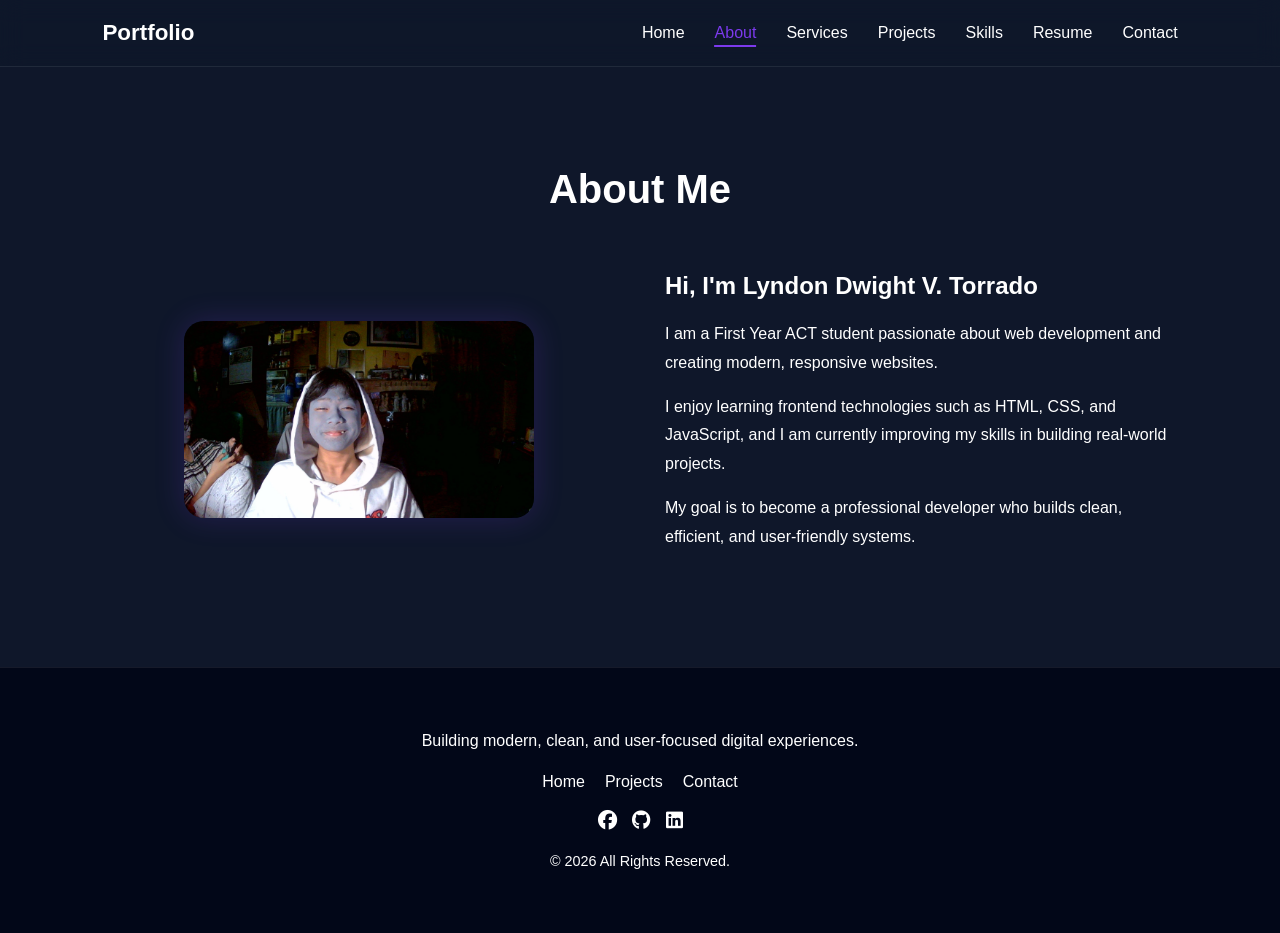
==== about.html @ 97242771 "Initial commit" ====
<!DOCTYPE html>
<html lang="en">
<head>
  <meta charset="UTF-8">
  <meta name="viewport" content="width=device-width, initial-scale=1.0">
  <title>Document</title>
  <link rel="stylesheet" href="css/about.css">
  <link rel="stylesheet" href="css/footer.css">
  <link rel="stylesheet" href="css/navbar.css">
  <link rel="stylesheet" href="css/main.css">
  <link rel="stylesheet" href="https://cdnjs.cloudflare.com/ajax/libs/font-awesome/6.5.0/css/all.min.css">
</head>
<body>

  <nav class="navbar">
    <div class="nav-logo">
        <a href="index.html">Portfolio</a>
    </div>

    <ul class="nav-menu">
        <li><a href="index.html" class="nav-link">Home</a></li>
        <li><a href="about.html" class="nav-link">About</a></li>
        <li><a href="services.html" class="nav-link">Services</a></li>
        <li><a href="projects.html" class="nav-link">Projects</a></li>
        <li><a href="skills.html" class="nav-link">Skills</a></li>
        <li><a href="resume.html" class="nav-link">Resume</a></li>
        <li><a href="contact.html" class="nav-link">Contact</a></li>
    </ul>
  </nav>

  <section class="about">
      <h1 class="section-title">About Me</h1>

      <div class="about-container">

          <!-- LEFT IMAGE -->
          <div class="about-image">

              <img src="images/profile.jpg" alt="Lyndon">

          </div>

          <!-- RIGHT TEXT -->
          <div class="about-text">

              <h2>Hi, I'm Lyndon Dwight V. Torrado</h2>

              <p>
                  I am a First Year ACT student passionate about
                  web development and creating modern, responsive websites.
              </p>

              <p>
                  I enjoy learning frontend technologies such as HTML, CSS,
                  and JavaScript, and I am currently improving my skills
                  in building real-world projects.
              </p>

              <p>
                  My goal is to become a professional developer who builds
                  clean, efficient, and user-friendly systems.
              </p>

          </div>

      </div>
  </section>

  <footer class="footer">
      <div class="footer-content">

          <p>Building modern, clean, and user-focused digital experiences.</p>

          <div class="footer-links">
              <a href="index.html">Home</a>
              <a href="projects.html">Projects</a>
              <a href="contact.html">Contact</a>
          </div>

          <div class="footer-social">

              <i class="fa-brands fa-facebook"></i>
              <i class="fa-brands fa-github"></i>
              <i class="fa-brands fa-linkedin"></i>

          </div>

          <p class="copyright">
              © 2026 All Rights Reserved.
          </p>

      </div>
  </footer>

  <script src="js/loadComponents.js"></script>
  <script src="js/navbar.js"></script>
</body>
</html>
---- css/about.css ----
/* SECTION */
.about{
    padding: 100px 8%;
}

/* TITLE */
.section-title{
    text-align: center;
    font-size: 2.5rem;
    margin-bottom: 60px;
}

/* FLEX CONTAINER */
.about-container{
    display: flex;
    align-items: center;
    gap: 50px;
}

/* IMAGE */
.about-image{
    flex: 1;
    display: flex;
    justify-content: center;
}

.about-image img{
    width: 350px;
    border-radius: 20px;
    box-shadow: 0 0 30px rgba(124,58,237,0.2);
}

/* TEXT */
.about-text{
    flex: 1;
}

.about-text h2{
    margin-bottom: 20px;
}

.about-text p{
    color: var(--gray-text);
    line-height: 1.8;
    margin-bottom: 15px;
}
---- css/footer.css ----
/* FOOTER */
.footer{
    width: 100%;
    padding: 60px 8%;

    background: rgba(2, 6, 23, 0.9);

    border-top: 1px solid rgba(255,255,255,0.08);
}

/* CONTENT WRAPPER */
.footer-content{
    display: flex;
    flex-direction: column;
    align-items: center;
    text-align: center;

    gap: 20px;
}

/* TITLE */
.footer-content h3{
    font-size: 1.5rem;
    font-weight: 700;
}

/* TEXT */
.footer-content p{
    color: var(--gray-text);
    max-width: 500px;
    line-height: 1.6;
}

/* LINKS */
.footer-links{
    display: flex;
    gap: 20px;
}

.footer-links a{
    color: var(--light-text);
    transition: 0.3s ease;
}

.footer-links a:hover{
    color: var(--primary-color);
}

/* SOCIAL ICONS (if you add later) */
.footer-social{
    display: flex;
    gap: 15px;
}

.footer-social i{
    font-size: 1.2rem;
    cursor: pointer;
    transition: 0.3s ease;
}

.footer-social i:hover{
    color: var(--primary-color);
    transform: translateY(-3px);
}

/* COPYRIGHT */
.copyright{
    font-size: 0.9rem;
    color: var(--gray-text);
}
---- css/navbar.css ----
/* NAVBAR */
.navbar{
    width: 100%;
    padding: 20px 8%;

    display: flex;
    justify-content: space-between;
    align-items: center;

    position: sticky;
    top: 0;

    background: rgba(15, 23, 42, 0.65);

    backdrop-filter: blur(12px);
    -webkit-backdrop-filter: blur(12px);

    border-bottom: 1px solid rgba(255,255,255,0.08);

    z-index: 1000;

    transition: 0.3s ease;
}

/* LOGO */
.nav-logo a{
    font-size: 1.4rem;
    font-weight: 700;
}

/* MENU */
.nav-menu{
    display: flex;
    gap: 30px;
}

/* NAV LINKS */
.nav-menu a{
    position: relative;

    font-size: 1rem;
    font-weight: 500;

    transition: 0.3s ease;
}

/* TEXT HOVER */
.nav-menu a:hover{
    color: var(--primary-color);
}

/* UNDERLINE EFFECT */
.nav-menu a::before{
    content: "";

    position: absolute;

    width: 0;
    height: 2px;

    left: 50%;
    bottom: -6px;

    background: var(--primary-color);

    transform: translateX(-50%);

    transition: 0.3s ease;
}

/* ON HOVER */
.nav-menu a:hover::before{
    width: 100%;
}

/* SCROLL EFFECT */
.navbar.scrolled{
    padding: 15px 8%;

    background: rgba(15, 23, 42, 0.85);

    box-shadow: 0 4px 20px rgba(0,0,0,0.25);
}

.nav-link.active{
    color: var(--primary-color);
}

.nav-link.active::before{
    width: 100%;
}

.menu-toggle{
    display: none;

    font-size: 2rem;
    cursor: pointer;
}

/* MOBILE */
@media (max-width: 768px){

    .menu-toggle{
        display: block;
    }

    .nav-menu{

        position: absolute;

        top: 100%;
        left: 0;

        width: 100%;

        flex-direction: column;
        align-items: center;

        background: rgba(15,23,42,0.95);

        padding: 20px 0;

        display: none;
    }

    .nav-menu.show{
        display: flex;
    }

}
---- css/main.css ----
/* Reset */
*{
    margin: 0;
    padding: 0;
    box-sizing: border-box;
}

/* Variables */
:root{
    --primary-color: #7c3aed;
    --secondary-color: #0f172a;
    --text-color: #ffffff;
    --gray-color: #94a3b8;

    --main-font: 'Poppins', sans-serif;
}

/* Body */
body{
    background: var(--secondary-color);
    color: var(--text-color);
    font-family: var(--main-font);
    overflow-x: hidden;
}

/* Links */
a{
    text-decoration: none;
    color: inherit;
}

/* List */
ul{
    list-style: none;
}
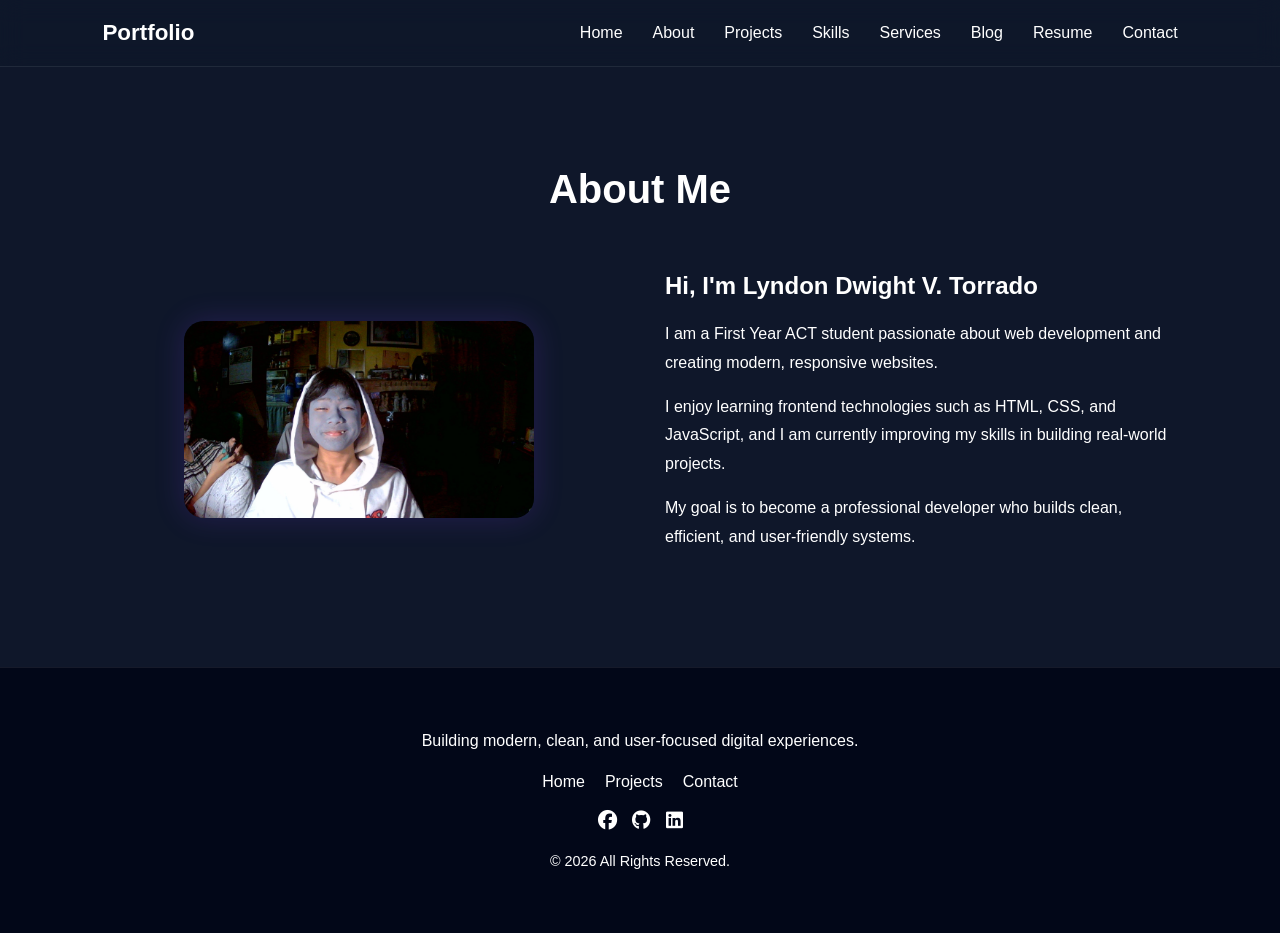
==== commit 289987d0: "navbar responsiveness" ====
--- a/about.html
+++ b/about.html
@@ -9,24 +9,32 @@
   <link rel="stylesheet" href="css/navbar.css">
   <link rel="stylesheet" href="css/main.css">
   <link rel="stylesheet" href="https://cdnjs.cloudflare.com/ajax/libs/font-awesome/6.5.0/css/all.min.css">
+  <meta name="viewport" content="width=device-width, initial-scale=1.0">
 </head>
 <body>
 
-  <nav class="navbar">
-    <div class="nav-logo">
-        <a href="index.html">Portfolio</a>
-    </div>
+    <nav class="navbar">
+        <div class="nav-logo">
+            <a href="index.html">
+                Portfolio
+            </a>
+        </div>
 
-    <ul class="nav-menu">
-        <li><a href="index.html" class="nav-link">Home</a></li>
-        <li><a href="about.html" class="nav-link">About</a></li>
-        <li><a href="services.html" class="nav-link">Services</a></li>
-        <li><a href="projects.html" class="nav-link">Projects</a></li>
-        <li><a href="skills.html" class="nav-link">Skills</a></li>
-        <li><a href="resume.html" class="nav-link">Resume</a></li>
-        <li><a href="contact.html" class="nav-link">Contact</a></li>
-    </ul>
-  </nav>
+        <ul class="nav-menu">
+            <li><a href="index.html">Home</a></li>
+            <li><a href="about.html">About</a></li>
+            <li><a href="projects.html">Projects</a></li>
+            <li><a href="skills.html">Skills</a></li>
+            <li><a href="services.html">Services</a></li>
+            <li><a href="blog.html">Blog</a></li>
+            <li><a href="resume.html">Resume</a></li>
+            <li><a href="contact.html">Contact</a></li>
+        </ul>
+
+        <div class="menu-toggle">
+            <i class="fa-solid fa-bars"></i>
+        </div>
+    </nav>
 
   <section class="about">
       <h1 class="section-title">About Me</h1>
--- a/css/navbar.css
+++ b/css/navbar.css
@@ -90,20 +90,28 @@
     width: 100%;
 }
 
+/* MENU BUTTON */
 .menu-toggle{
     display: none;
 
-    font-size: 2rem;
+    font-size: 1.8rem;
+
     cursor: pointer;
 }
 
 /* MOBILE */
 @media (max-width: 768px){
 
+    .navbar{
+        padding: 20px 5%;
+    }
+
+    /* SHOW BUTTON */
     .menu-toggle{
         display: block;
     }
 
+    /* MOBILE MENU */
     .nav-menu{
 
         position: absolute;
@@ -113,17 +121,21 @@
 
         width: 100%;
 
+        background: rgba(15,23,42,0.98);
+
         flex-direction: column;
+
         align-items: center;
 
-        background: rgba(15,23,42,0.95);
+        gap: 25px;
 
-        padding: 20px 0;
+        padding: 30px 0;
 
         display: none;
     }
 
-    .nav-menu.show{
+    /* ACTIVE MENU */
+    .nav-menu.active{
         display: flex;
     }
 
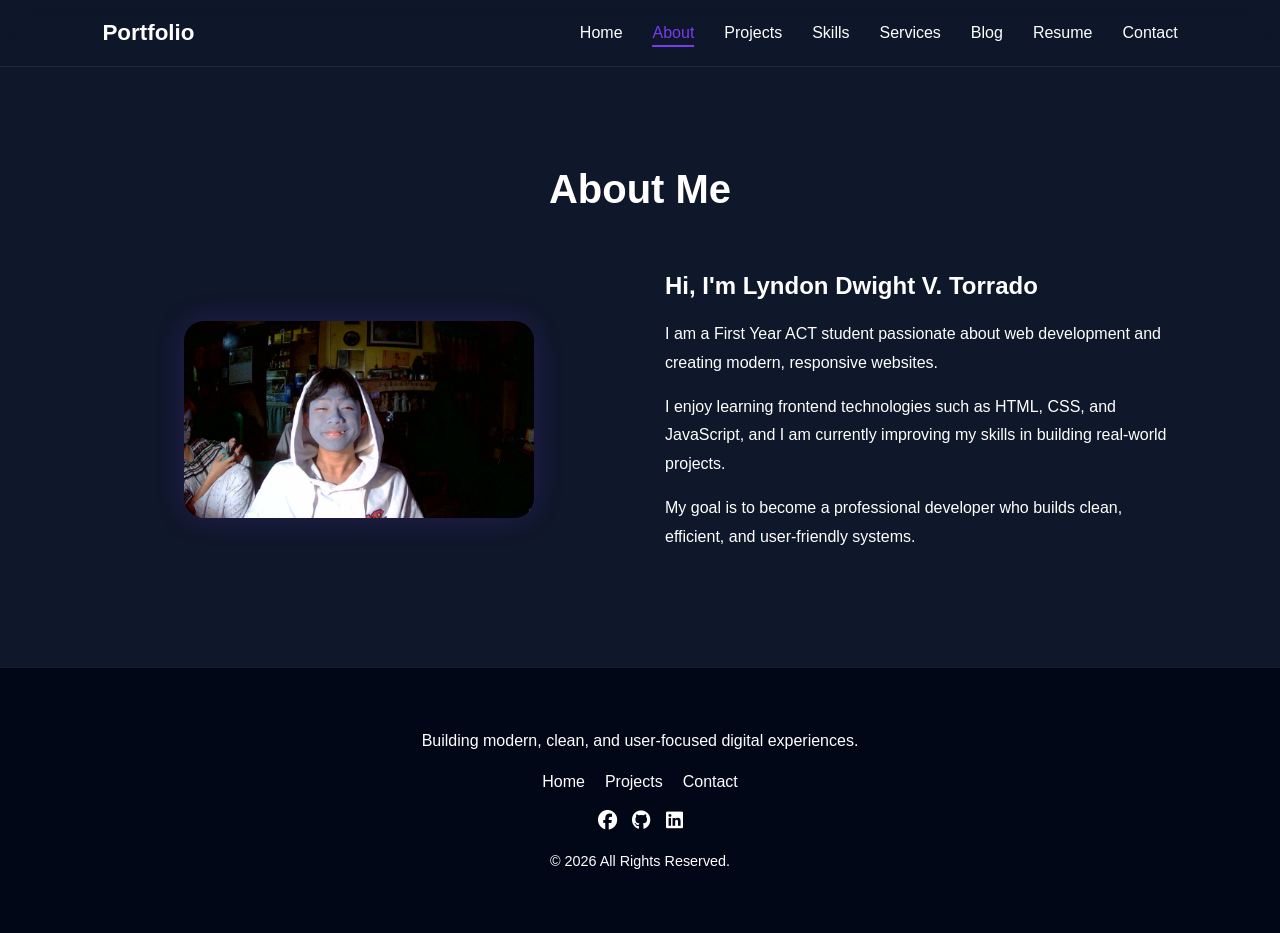
==== commit 0fc8d545: "index responsive" ====
--- a/about.html
+++ b/about.html
@@ -22,7 +22,7 @@
 
         <ul class="nav-menu">
             <li><a href="index.html">Home</a></li>
-            <li><a href="about.html">About</a></li>
+            <li><a href="about.html" class="nav-link">About</a></li>
             <li><a href="projects.html">Projects</a></li>
             <li><a href="skills.html">Skills</a></li>
             <li><a href="services.html">Services</a></li>
--- a/css/navbar.css
+++ b/css/navbar.css
@@ -22,19 +22,19 @@
     transition: 0.3s ease;
 }
 
-/* LOGO */
+
 .nav-logo a{
     font-size: 1.4rem;
     font-weight: 700;
 }
 
-/* MENU */
+
 .nav-menu{
     display: flex;
     gap: 30px;
 }
 
-/* NAV LINKS */
+
 .nav-menu a{
     position: relative;
 
@@ -44,12 +44,11 @@
     transition: 0.3s ease;
 }
 
-/* TEXT HOVER */
+
 .nav-menu a:hover{
     color: var(--primary-color);
 }
 
-/* UNDERLINE EFFECT */
 .nav-menu a::before{
     content: "";
 
@@ -68,12 +67,11 @@
     transition: 0.3s ease;
 }
 
-/* ON HOVER */
+
 .nav-menu a:hover::before{
     width: 100%;
 }
 
-/* SCROLL EFFECT */
 .navbar.scrolled{
     padding: 15px 8%;
 
@@ -90,7 +88,6 @@
     width: 100%;
 }
 
-/* MENU BUTTON */
 .menu-toggle{
     display: none;
 
@@ -99,44 +96,102 @@
     cursor: pointer;
 }
 
+
 /* MOBILE */
 @media (max-width: 768px){
 
     .navbar{
-        padding: 20px 5%;
+
+        display: contents;
+        
+        background: transparent;
+
+        backdrop-filter: none;
+
+        box-shadow: none;
+
+        justify-content: flex-end;
+
+        padding: 25px 5%;
+        
+        border: none;
     }
 
-    /* SHOW BUTTON */
-    .menu-toggle{
-        display: block;
+    /* HIDE LOGO */
+    .nav-logo{
+        display: none;
     }
 
-    /* MOBILE MENU */
+
+    .menu-toggle{
+
+        display: flex;
+
+        justify-content: center;
+        align-items: center;
+
+        position: fixed;
+
+        top: 20px;
+        right: 20px;
+
+        width: 50px;
+        height: 50px;
+
+        border-radius: 12px;
+
+        background: rgba(255,255,255,0.05);
+
+        border: 1px solid rgba(255,255,255,0.08);
+
+        backdrop-filter: blur(10px);
+
+        font-size: 1.5rem;
+
+        cursor: pointer;
+
+        z-index: 1001;
+
+    }
+
     .nav-menu{
 
-        position: absolute;
+        position: fixed;
 
-        top: 100%;
-        left: 0;
+        top: 0;
+        left: -100%;
 
-        width: 100%;
+        width: 200px;
+        height: 100vh;
 
-        background: rgba(15,23,42,0.98);
+        background: rgba(15,23,42,0.75);
+
+        backdrop-filter: blur(20px);
+
+        border-right: 1px solid rgba(255,255,255,0.08);
 
         flex-direction: column;
 
+        justify-content: center;
         align-items: center;
 
-        gap: 25px;
+        gap: 35px;
 
-        padding: 30px 0;
+        transition: 0.4s ease;
 
-        display: none;
+        z-index: 1000;
     }
 
-    /* ACTIVE MENU */
+    /* SHOW MENU */
     .nav-menu.active{
-        display: flex;
+        left: 0;
+    }
+
+    /* LINKS */
+    .nav-link{
+
+        font-size: 1.1rem;
+
     }
 
 }
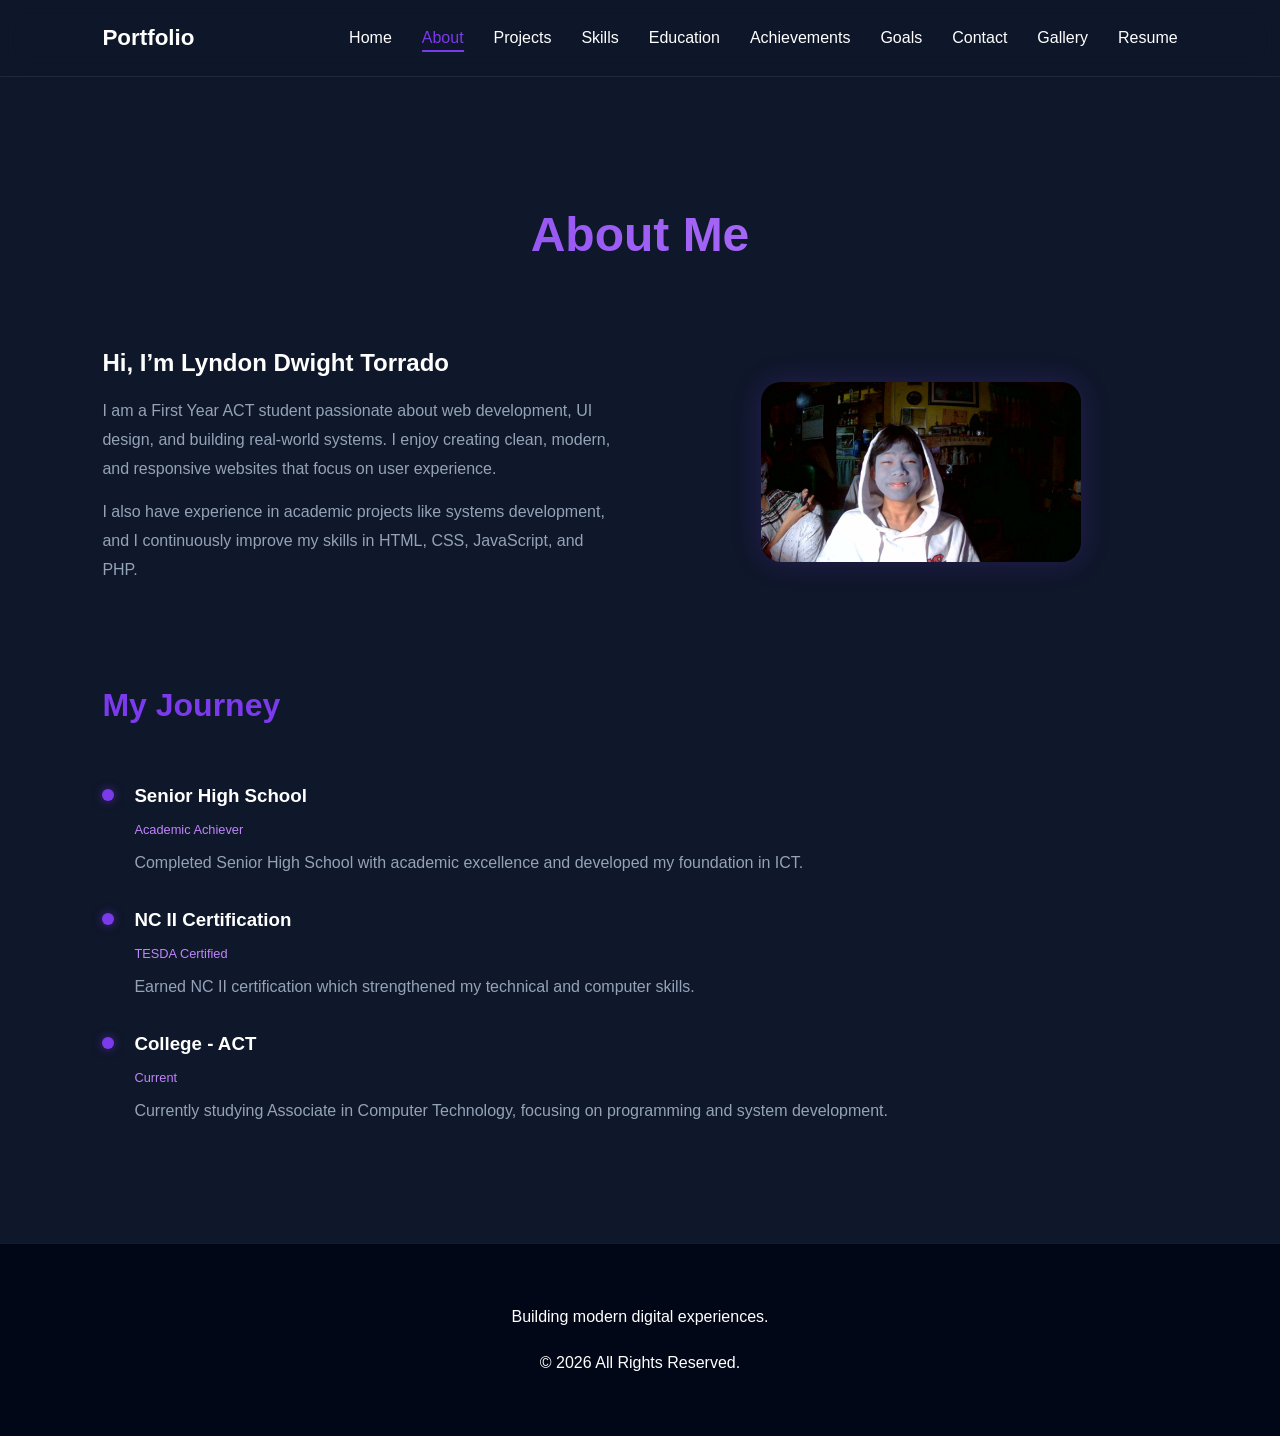
==== commit 4ecd1472: "finals" ====
--- a/about.html
+++ b/about.html
@@ -1,106 +1,146 @@
 <!DOCTYPE html>
 <html lang="en">
 <head>
-  <meta charset="UTF-8">
-  <meta name="viewport" content="width=device-width, initial-scale=1.0">
-  <title>Document</title>
-  <link rel="stylesheet" href="css/about.css">
-  <link rel="stylesheet" href="css/footer.css">
-  <link rel="stylesheet" href="css/navbar.css">
-  <link rel="stylesheet" href="css/main.css">
-  <link rel="stylesheet" href="https://cdnjs.cloudflare.com/ajax/libs/font-awesome/6.5.0/css/all.min.css">
-  <meta name="viewport" content="width=device-width, initial-scale=1.0">
+    <meta charset="UTF-8">
+    <meta name="viewport" content="width=device-width, initial-scale=1.0">
+    <title>About | Portfolio</title>
+
+    <link rel="stylesheet" href="css/about.css">
+    <link rel="stylesheet" href="css/navbar.css">
+    <link rel="stylesheet" href="css/footer.css">
+    <link rel="stylesheet" href="css/main.css">
+
+    <link rel="stylesheet" href="https://cdnjs.cloudflare.com/ajax/libs/font-awesome/6.5.0/css/all.min.css">
 </head>
+
 <body>
 
-    <nav class="navbar">
-        <div class="nav-logo">
-            <a href="index.html">
-                Portfolio
-            </a>
+<!-- NAVBAR -->
+<nav class="navbar">
+    <div class="nav-logo">
+        <a href="index.html">Portfolio</a>
+    </div>
+
+    <ul class="nav-menu">
+        <li><a href="index.html">Home</a></li>
+        <li><a href="about.html" class="nav-link active">About</a></li>
+        <li><a href="projects.html">Projects</a></li>
+        <li><a href="skills.html">Skills</a></li>
+        <li><a href="education.html">Education</a></li>
+        <li><a href="achievements.html">Achievements</a></li>
+        <li><a href="goals.html">Goals</a></li>
+        <li><a href="contact.html">Contact</a></li>
+        <li><a href="gallery.html">Gallery</a></li>
+        <li><a href="resume.html">Resume</a></li>
+    </ul>
+
+    <div class="menu-toggle">
+        <i class="fa-solid fa-bars"></i>
+    </div>
+</nav>
+
+<!-- ABOUT -->
+<section class="about">
+
+    <h1 class="section-title">About Me</h1>
+
+    <!-- INTRO -->
+    <div class="about-intro">
+
+        <div class="about-text">
+
+            <h2>Hi, I’m Lyndon Dwight Torrado</h2>
+
+            <p>
+                I am a First Year ACT student passionate about web development,
+                UI design, and building real-world systems. I enjoy creating
+                clean, modern, and responsive websites that focus on user experience.
+            </p>
+
+            <p>
+                I also have experience in academic projects like systems development,
+                and I continuously improve my skills in HTML, CSS, JavaScript, and PHP.
+            </p>
+
         </div>
 
-        <ul class="nav-menu">
-            <li><a href="index.html">Home</a></li>
-            <li><a href="about.html" class="nav-link">About</a></li>
-            <li><a href="projects.html">Projects</a></li>
-            <li><a href="skills.html">Skills</a></li>
-            <li><a href="services.html">Services</a></li>
-            <li><a href="blog.html">Blog</a></li>
-            <li><a href="resume.html">Resume</a></li>
-            <li><a href="contact.html">Contact</a></li>
-        </ul>
+        <div class="about-image">
+            <img src="images/profile.jpg" alt="Profile">
+        </div>
 
-        <div class="menu-toggle">
-            <i class="fa-solid fa-bars"></i>
+    </div>
+
+    <!-- JOURNEY -->
+    <div class="timeline">
+
+        <h2 class="sub-title">My Journey</h2>
+
+        <div class="timeline-item">
+
+            <div class="dot"></div>
+
+            <div class="content">
+
+                <h3>Senior High School</h3>
+                <span>Academic Achiever</span>
+
+                <p>
+                    Completed Senior High School with academic excellence
+                    and developed my foundation in ICT.
+                </p>
+
+            </div>
+
         </div>
-    </nav>
 
-  <section class="about">
-      <h1 class="section-title">About Me</h1>
+        <div class="timeline-item">
 
-      <div class="about-container">
+            <div class="dot"></div>
 
-          <!-- LEFT IMAGE -->
-          <div class="about-image">
+            <div class="content">
 
-              <img src="images/profile.jpg" alt="Lyndon">
+                <h3>NC II Certification</h3>
+                <span>TESDA Certified</span>
 
-          </div>
+                <p>
+                    Earned NC II certification which strengthened my technical and computer skills.
+                </p>
 
-          <!-- RIGHT TEXT -->
-          <div class="about-text">
+            </div>
 
-              <h2>Hi, I'm Lyndon Dwight V. Torrado</h2>
+        </div>
 
-              <p>
-                  I am a First Year ACT student passionate about
-                  web development and creating modern, responsive websites.
-              </p>
+        <div class="timeline-item">
 
-              <p>
-                  I enjoy learning frontend technologies such as HTML, CSS,
-                  and JavaScript, and I am currently improving my skills
-                  in building real-world projects.
-              </p>
+            <div class="dot"></div>
 
-              <p>
-                  My goal is to become a professional developer who builds
-                  clean, efficient, and user-friendly systems.
-              </p>
+            <div class="content">
 
-          </div>
+                <h3>College - ACT</h3>
+                <span>Current</span>
 
-      </div>
-  </section>
+                <p>
+                    Currently studying Associate in Computer Technology,
+                    focusing on programming and system development.
+                </p>
 
-  <footer class="footer">
-      <div class="footer-content">
+            </div>
 
-          <p>Building modern, clean, and user-focused digital experiences.</p>
+        </div>
 
-          <div class="footer-links">
-              <a href="index.html">Home</a>
-              <a href="projects.html">Projects</a>
-              <a href="contact.html">Contact</a>
-          </div>
+    </div>
 
-          <div class="footer-social">
+</section>
 
-              <i class="fa-brands fa-facebook"></i>
-              <i class="fa-brands fa-github"></i>
-              <i class="fa-brands fa-linkedin"></i>
+<!-- FOOTER -->
+<footer class="footer">
+    <div class="footer-content">
+        <p>Building modern digital experiences.</p>
+        <p>© 2026 All Rights Reserved.</p>
+    </div>
+</footer>
 
-          </div>
+<script src="js/navbar.js"></script>
 
-          <p class="copyright">
-              © 2026 All Rights Reserved.
-          </p>
-
-      </div>
-  </footer>
-
-  <script src="js/loadComponents.js"></script>
-  <script src="js/navbar.js"></script>
 </body>
 </html>
--- a/css/about.css
+++ b/css/about.css
@@ -1,20 +1,47 @@
-/* SECTION */
 .about{
-    padding: 100px 8%;
+    padding: 120px 8%;
 }
 
 /* TITLE */
 .section-title{
     text-align: center;
-    font-size: 2.5rem;
-    margin-bottom: 60px;
+    font-size: 3rem;
+    margin-bottom: 70px;
+
+    background: linear-gradient(90deg,#7c3aed,#c084fc,#7c3aed);
+    background-size: 200% auto;
+
+    -webkit-background-clip: text;
+    -webkit-text-fill-color: transparent;
+
+    animation: move 4s linear infinite;
 }
 
-/* FLEX CONTAINER */
-.about-container{
+@keyframes move{
+    0%{background-position:0%}
+    100%{background-position:200%}
+}
+
+/* INTRO */
+.about-intro{
     display: flex;
+    gap: 50px;
     align-items: center;
-    gap: 50px;
+    margin-bottom: 80px;
+}
+
+.about-text{
+    flex: 1;
+}
+
+.about-text h2{
+    margin-bottom: 15px;
+}
+
+.about-text p{
+    color: var(--gray-color);
+    line-height: 1.8;
+    margin-bottom: 15px;
 }
 
 /* IMAGE */
@@ -25,22 +52,67 @@
 }
 
 .about-image img{
-    width: 350px;
+    width: 320px;
     border-radius: 20px;
     box-shadow: 0 0 30px rgba(124,58,237,0.2);
 }
 
-/* TEXT */
-.about-text{
-    flex: 1;
+/* TIMELINE */
+.timeline{
+    display: flex;
+    flex-direction: column;
+    gap: 30px;
 }
 
-.about-text h2{
+.sub-title{
+    font-size: 2rem;
     margin-bottom: 20px;
+    color: var(--primary-color);
 }
 
-.about-text p{
-    color: var(--gray-text);
-    line-height: 1.8;
-    margin-bottom: 15px;
+/* ITEM */
+.timeline-item{
+    display: flex;
+    gap: 20px;
+    align-items: flex-start;
+}
+
+/* DOT */
+.dot{
+    width: 12px;
+    height: 12px;
+    background: var(--primary-color);
+    border-radius: 50%;
+    margin-top: 8px;
+    box-shadow: 0 0 10px rgba(124,58,237,0.5);
+}
+
+/* CONTENT */
+.content h3{
+    margin-bottom: 5px;
+}
+
+.content span{
+    font-size: 0.8rem;
+    color: #c084fc;
+}
+
+.content p{
+    color: var(--gray-color);
+    line-height: 1.6;
+    margin-top: 8px;
+}
+
+/* RESPONSIVE */
+@media (max-width: 768px){
+
+    .about-intro{
+        flex-direction: column;
+        text-align: center;
+    }
+
+    .about-image img{
+        width: 260px;
+    }
+
 }
--- a/css/main.css
+++ b/css/main.css
@@ -21,6 +21,7 @@
     color: var(--text-color);
     font-family: var(--main-font);
     overflow-x: hidden;
+    line-height: 1.6;
 }
 
 /* Links */
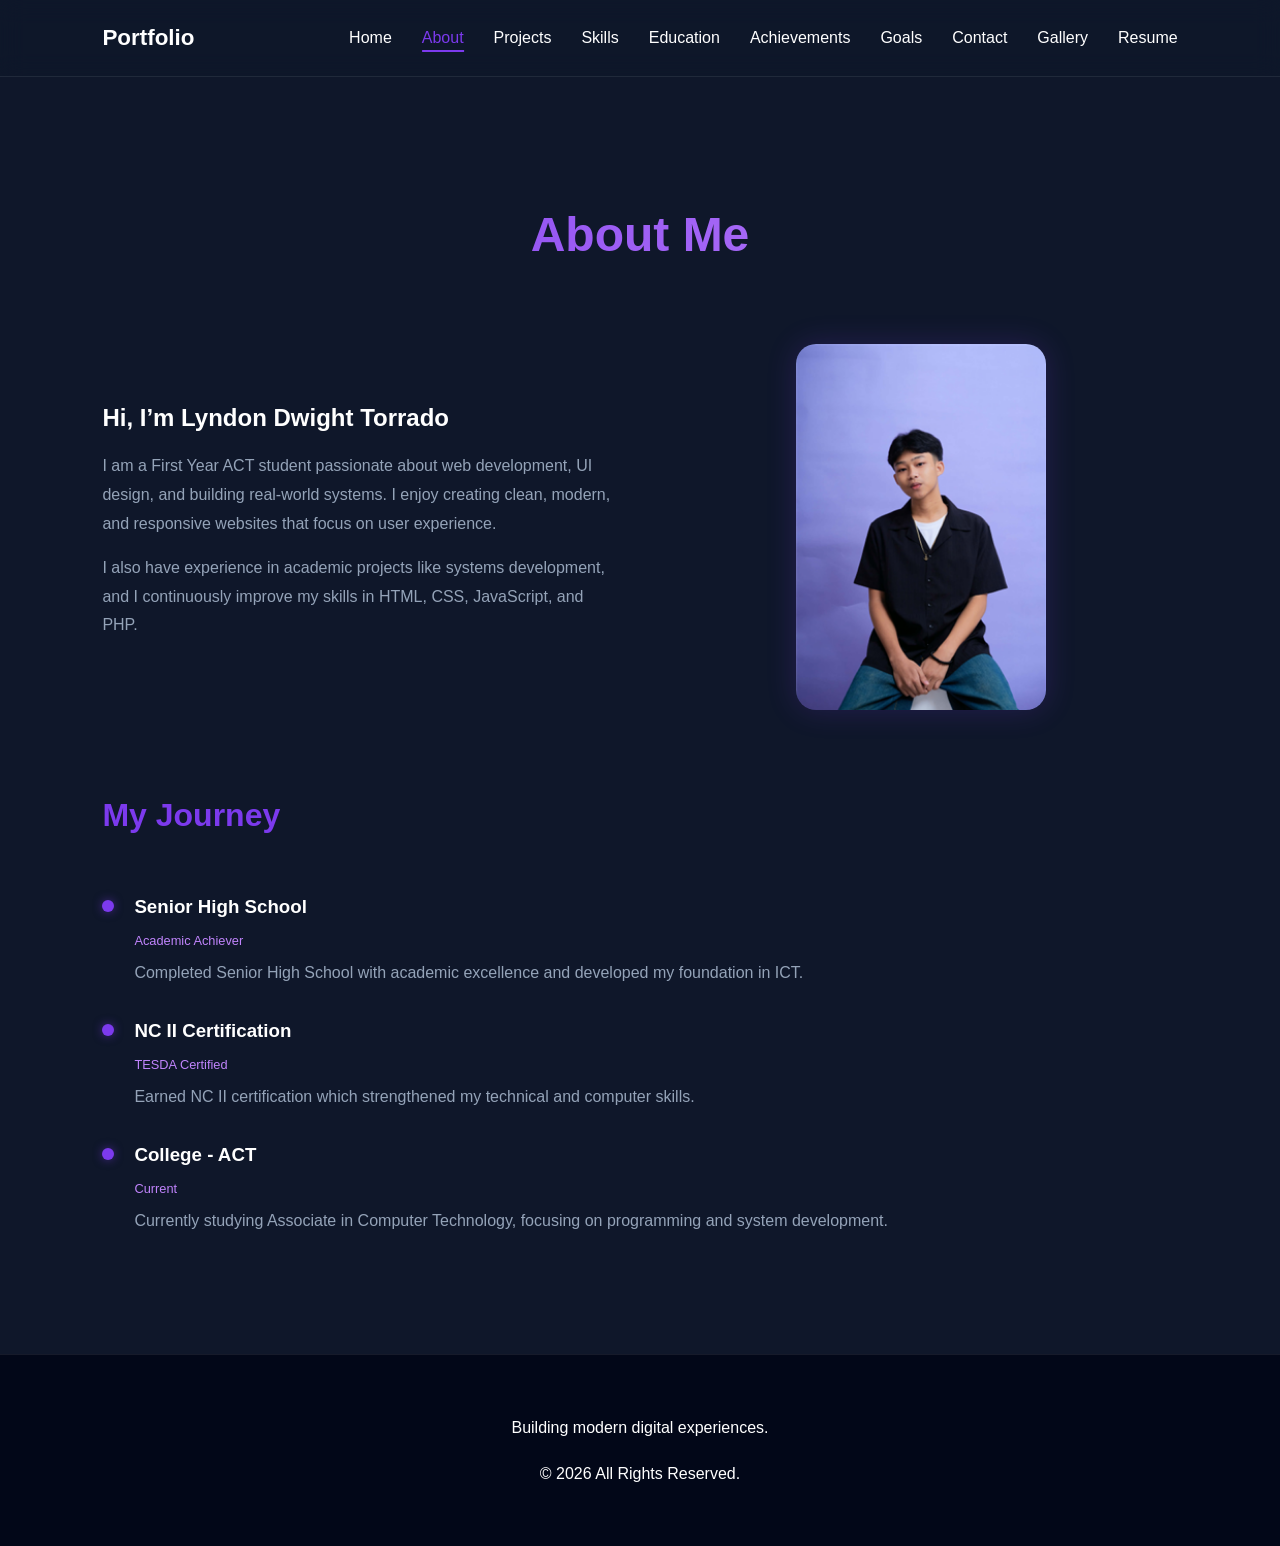
==== commit a9c04b68: "iamges" ====
--- a/about.html
+++ b/about.html
@@ -65,7 +65,7 @@
         </div>
 
         <div class="about-image">
-            <img src="images/profile.jpg" alt="Profile">
+            <img src="images/profile.png" alt="Profile">
         </div>
 
     </div>
--- a/css/about.css
+++ b/css/about.css
@@ -52,7 +52,7 @@
 }
 
 .about-image img{
-    width: 320px;
+    width: 250px;
     border-radius: 20px;
     box-shadow: 0 0 30px rgba(124,58,237,0.2);
 }
